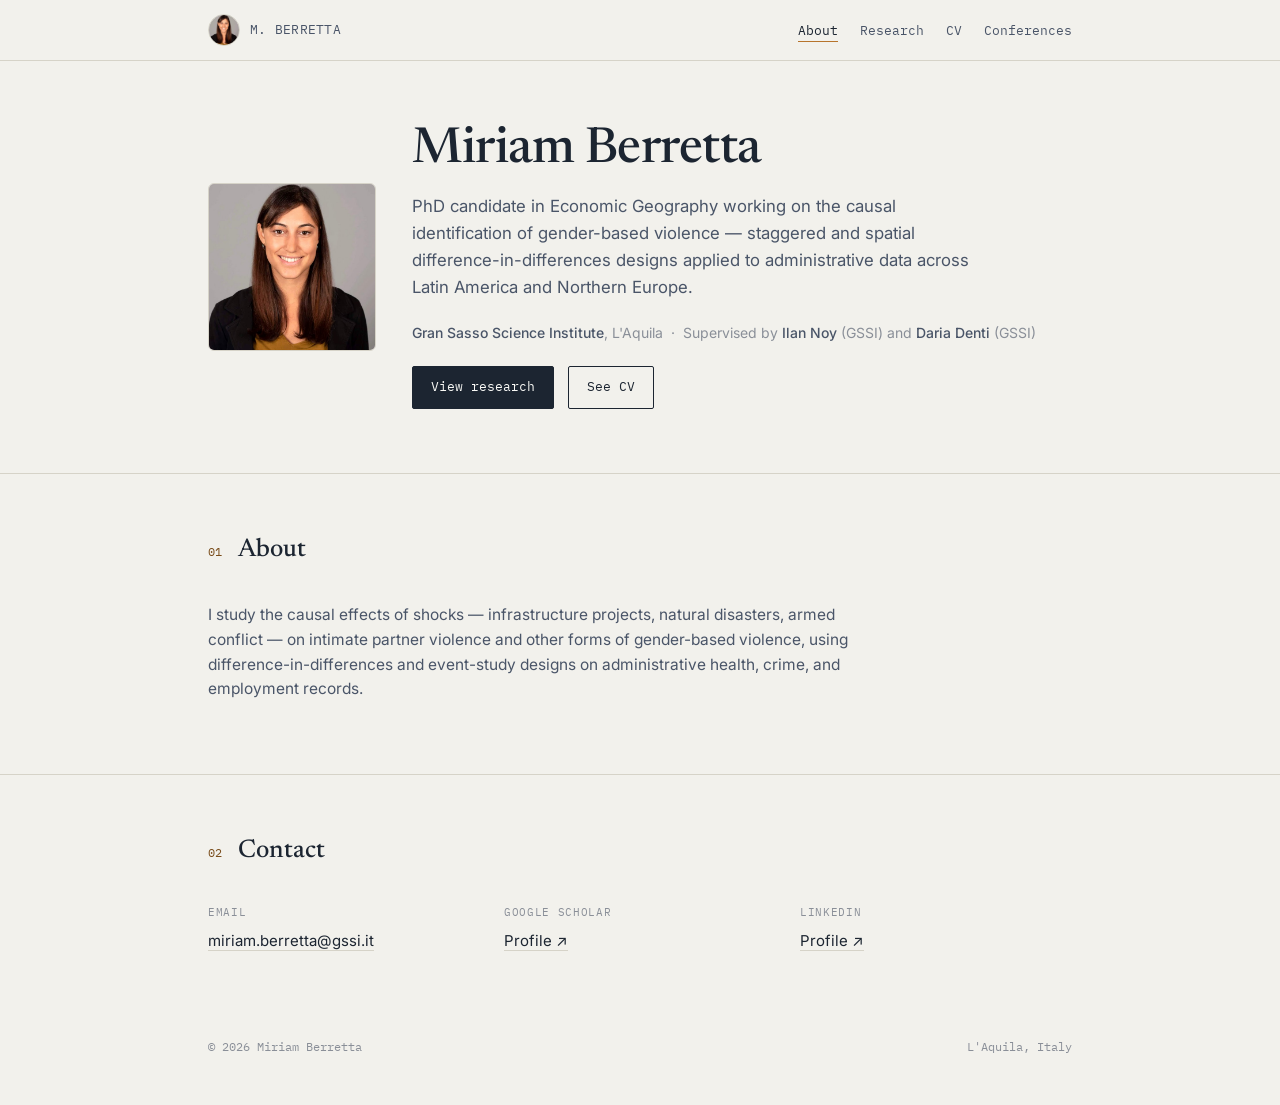
==== index.html @ de72f348 "Update index.html" ====
<!DOCTYPE html>
<html lang="en">
<head>
<meta charset="UTF-8">
<meta name="viewport" content="width=device-width, initial-scale=1.0">
<title>Miriam Berretta — Economic Geography</title>
<link rel="preconnect" href="https://fonts.googleapis.com">
<link rel="preconnect" href="https://fonts.gstatic.com" crossorigin>
<link href="https://fonts.googleapis.com/css2?family=Newsreader:ital,opsz,wght@0,6..72,400;0,6..72,500;0,6..72,600;1,6..72,400&family=Inter:wght@400;500;600&family=IBM+Plex+Mono:wght@400;500&display=swap" rel="stylesheet">
<link rel="stylesheet" href="style.css">
</head>
<body>

<nav>
  <div class="wrap">
    <div class="nav-left">
      <img class="nav-avatar" src="photo.jpg" alt="Miriam Berretta">
      <a class="nav-name" href="index.html">M. BERRETTA</a>
    </div>
    <ul class="nav-links">
      <li><a href="index.html" class="active">About</a></li>
      <li><a href="research.html">Research</a></li>
      <li><a href="cv.html">CV</a></li>
      <li><a href="conferences.html">Conferences</a></li>
    </ul>
  </div>
</nav>

<header class="hero">
  <div class="wrap hero-grid">
    <img class="portrait" src="photo.jpg" alt="Miriam Berretta">
    <div>
      <h1>Miriam Berretta</h1>
      <p class="hero-role">
        PhD candidate in Economic Geography working on the causal identification of
        gender-based violence — staggered and spatial difference-in-differences designs
        applied to administrative data across Latin America and Northern Europe.
      </p>
      <p class="hero-affil">
        <strong>Gran Sasso Science Institute</strong>, L'Aquila &nbsp;·&nbsp;
        Supervised by <strong>Ilan Noy</strong> (GSSI) and <strong>Daria Denti </strong> (GSSI)</strong><br>
      </p>
      <div class="hero-cta">
        <a class="btn primary" href="research.html">View research</a>
        <a class="btn" href="cv.html">See CV</a>
      </div>
    </div>
  </div>
</header>

<section id="about">
  <div class="wrap">
    <div class="section-head">
      <span class="section-num">01</span>
      <h2>About</h2>
    </div>
    <div class="about-text">
      <p>
        I study the causal effects of shocks — infrastructure projects, natural disasters,
        armed conflict — on intimate partner violence and other forms of gender-based
        violence, using difference-in-differences and event-study designs on
        administrative health, crime, and employment records.
      </p>
      <p>
       
      </p>
    </div>
  </div>
</section>

<section id="contact">
  <div class="wrap">
    <div class="section-head">
      <span class="section-num">02</span>
      <h2>Contact</h2>
    </div>
    <div class="contact-grid">
      <div class="contact-item">
        <div class="label">Email</div>
        <a href="mailto:miriam.berretta@gssi.it">miriam.berretta@gssi.it</a>
      </div>
      <div class="contact-item">
        <div class="label">Google Scholar</div>
        <a href="https://scholar.google.com/citations?user=53BGYeAAAAAJ&hl=en&oi=ao" target="_blank" rel="noopener">Profile ↗</a>
      </div>
      <div class="contact-item">
        <div class="label">LinkedIn</div>
        <a href="https://uk.linkedin.com/in/miriam-berretta-683128136" target="_blank" rel="noopener">Profile ↗</a>
      </div>
    </div>
  </div>
</section>

<footer>
  <div class="wrap">
    <span>© 2026 Miriam Berretta</span>
    <span>L'Aquila, Italy</span>
  </div>
</footer>

</body>
</html>
---- style.css ----
:root{
  --paper:#F2F1EC;
  --paper-raised:#FAFAF6;
  --ink:#1C2531;
  --ink-soft:#4A5568;
  --ink-faint:#8A8F98;
  --line:#D6D3C8;
  --accent:#B7742C;
  --accent-soft:#EADFC7;
  --accent-ink:#7A4D1B;
  --maxw:920px;
}

*{box-sizing:border-box;}
html{scroll-behavior:smooth;}
body{
  margin:0;
  background:var(--paper);
  color:var(--ink);
  font-family:'Inter',sans-serif;
  font-size:16px;
  line-height:1.6;
  -webkit-font-smoothing:antialiased;
}
::selection{background:var(--accent-soft);color:var(--accent-ink);}

a{color:inherit;}
a:focus-visible, button:focus-visible{
  outline:2px solid var(--accent);
  outline-offset:3px;
  border-radius:2px;
}

.wrap{max-width:var(--maxw);margin:0 auto;padding:0 28px;}

/* ---------- NAV ---------- */
nav{
  position:sticky;top:0;z-index:20;
  background:rgba(242,241,236,0.88);
  backdrop-filter:blur(6px);
  border-bottom:1px solid var(--line);
}
nav .wrap{
  display:flex;align-items:center;justify-content:space-between;
  height:60px;
}
.nav-left{display:flex;align-items:center;gap:10px;}
.nav-avatar{
  width:32px;height:32px;border-radius:50%;
  object-fit:cover;
  border:1px solid var(--line);
  background:var(--accent-soft);
  display:block;
}
.nav-name{
  font-family:'IBM Plex Mono',monospace;
  font-size:13px;letter-spacing:0.02em;
  color:var(--ink-soft);
  text-decoration:none;
}
.nav-links{display:flex;gap:22px;list-style:none;margin:0;padding:0;}
.nav-links a{
  font-size:13px;text-decoration:none;color:var(--ink-soft);
  font-family:'IBM Plex Mono',monospace;
  transition:color .15s ease;
  padding-bottom:2px;
  border-bottom:1px solid transparent;
}
.nav-links a:hover{color:var(--accent-ink);}
.nav-links a.active{color:var(--ink);border-bottom-color:var(--accent);}

/* ---------- PAGE HEADER (non-home pages) ---------- */
.page-header{
  padding:48px 0 36px;
  border-bottom:1px solid var(--line);
}
.page-eyebrow{
  font-family:'IBM Plex Mono',monospace;
  font-size:12px;
  text-transform:uppercase;
  letter-spacing:0.08em;
  color:var(--accent-ink);
  margin:0 0 10px;
}
.page-title{
  font-family:'Newsreader',serif;
  font-weight:500;
  font-size:clamp(1.9rem,4vw,2.6rem);
  margin:0;
  letter-spacing:-0.01em;
}

/* ---------- HERO (home page) ---------- */
header.hero{
  padding:64px 0 64px;
  border-bottom:1px solid var(--line);
}
.hero-grid{
  display:grid;
  grid-template-columns:auto 1fr;
  gap:36px;
  align-items:center;
}
.portrait{
  width:168px;
  height:168px;
  border-radius:6px;
  object-fit:cover;
  border:1px solid var(--line);
  background:var(--accent-soft);
  display:block;
}
.eyebrow{
  font-family:'IBM Plex Mono',monospace;
  font-size:12px;
  text-transform:uppercase;
  letter-spacing:0.08em;
  color:var(--accent-ink);
  margin:0 0 14px;
}
h1{
  font-family:'Newsreader',serif;
  font-weight:500;
  font-size:clamp(2.2rem,4.6vw,3.1rem);
  line-height:1.05;
  margin:0 0 16px;
  letter-spacing:-0.01em;
}
.hero-role{
  font-size:1.05rem;
  color:var(--ink-soft);
  max-width:52ch;
  margin:0 0 20px;
}
.hero-affil{
  font-size:14px;
  color:var(--ink-faint);
  line-height:1.7;
}
.hero-affil strong{color:var(--ink-soft);font-weight:500;}

.hero-cta{margin-top:22px;display:flex;gap:14px;flex-wrap:wrap;}
.btn{
  font-family:'IBM Plex Mono',monospace;
  font-size:13px;
  padding:10px 18px;
  border:1px solid var(--ink);
  border-radius:2px;
  text-decoration:none;
  color:var(--ink);
  display:inline-block;
  transition:background .15s ease, color .15s ease;
}
.btn:hover{background:var(--ink);color:var(--paper-raised);}
.btn.primary{background:var(--ink);color:var(--paper-raised);}
.btn.primary:hover{background:var(--accent-ink);border-color:var(--accent-ink);}

/* ---------- SIGNATURE FIGURE (event-study plot) ---------- */
.figure-card{
  background:var(--paper-raised);
  border:1px solid var(--line);
  border-radius:3px;
  padding:20px 20px 16px;
  margin-top:36px;
}
.figure-label{
  font-family:'IBM Plex Mono',monospace;
  font-size:11px;
  color:var(--ink-faint);
  display:flex;
  justify-content:space-between;
  margin-bottom:10px;
}
.figure-caption{
  font-family:'IBM Plex Mono',monospace;
  font-size:11px;
  color:var(--ink-faint);
  margin-top:10px;
  line-height:1.5;
}
svg.eventstudy .dot{transition:r .15s ease;}
svg.eventstudy .dot:hover{r:5.5;}

/* ---------- SECTIONS ---------- */
section{padding:56px 0;border-bottom:1px solid var(--line);}
section:last-of-type{border-bottom:none;}
.section-head{
  display:flex;
  align-items:baseline;
  gap:16px;
  margin-bottom:32px;
}
.section-num{
  font-family:'IBM Plex Mono',monospace;
  font-size:12px;
  color:var(--accent-ink);
}
h2{
  font-family:'Newsreader',serif;
  font-weight:500;
  font-size:1.6rem;
  margin:0;
}

.about-text{max-width:64ch;color:var(--ink-soft);font-size:15.5px;}
.about-text p{margin:0 0 16px;}
.about-text a{color:var(--accent-ink);text-decoration-color:var(--accent-soft);}

/* ---------- PAPERS ---------- */
.paper{
  padding:24px 0;
  border-top:1px solid var(--line);
  display:grid;
  grid-template-columns:100px 1fr;
  gap:22px;
}
.paper:first-of-type{border-top:none;}
.paper-status{
  font-family:'IBM Plex Mono',monospace;
  font-size:11px;
  color:var(--accent-ink);
  background:var(--accent-soft);
  padding:4px 8px;
  border-radius:2px;
  height:fit-content;
  text-align:center;
  line-height:1.4;
}
.paper-title{
  font-family:'Newsreader',serif;
  font-size:1.15rem;
  font-weight:500;
  margin:0 0 6px;
  line-height:1.3;
}
.paper-authors{
  font-size:13.5px;
  color:var(--ink-faint);
  margin:0 0 10px;
}
.paper-abstract{
  font-size:14.5px;
  color:var(--ink-soft);
  margin:0 0 12px;
  max-width:62ch;
}
.paper-tags{display:flex;gap:8px;flex-wrap:wrap;}
.tag{
  font-family:'IBM Plex Mono',monospace;
  font-size:11px;
  color:var(--ink-faint);
  border:1px solid var(--line);
  padding:3px 8px;
  border-radius:2px;
}

/* ---------- CV PAGE ---------- */
.cv-block{margin-bottom:36px;}
.cv-block h3{
  font-family:'IBM Plex Mono',monospace;
  font-size:12px;
  text-transform:uppercase;
  letter-spacing:0.06em;
  color:var(--accent-ink);
  margin:0 0 16px;
}
.cv-entry{
  display:grid;
  grid-template-columns:130px 1fr;
  gap:18px;
  padding:14px 0;
  border-top:1px solid var(--line);
}
.cv-entry:first-of-type{border-top:none;}
.cv-date{
  font-family:'IBM Plex Mono',monospace;
  font-size:12.5px;
  color:var(--ink-faint);
}
.cv-role{
  font-size:15px;
  font-weight:500;
  margin:0 0 4px;
}
.cv-org{
  font-size:13.5px;
  color:var(--ink-soft);
  margin:0;
}

/* ---------- CONTACT ---------- */
.contact-grid{
  display:grid;
  grid-template-columns:repeat(auto-fit,minmax(200px,1fr));
  gap:24px;
}
.contact-item .label{
  font-family:'IBM Plex Mono',monospace;
  font-size:11px;
  text-transform:uppercase;
  letter-spacing:0.06em;
  color:var(--ink-faint);
  margin-bottom:6px;
}
.contact-item a, .contact-item span{
  font-size:15px;
  text-decoration:none;
  border-bottom:1px solid var(--line);
}
.contact-item a:hover{border-bottom-color:var(--accent-ink);color:var(--accent-ink);}

footer{
  padding:28px 0 48px;
  font-family:'IBM Plex Mono',monospace;
  font-size:12px;
  color:var(--ink-faint);
}
footer .wrap{
  display:flex;
  justify-content:space-between;
  flex-wrap:wrap;
  gap:8px;
}

@media (max-width:760px){
  .hero-grid{grid-template-columns:1fr;}
  .portrait{width:120px;height:120px;}
  .paper{grid-template-columns:1fr;}
  .paper-status{width:fit-content;}
  .cv-entry{grid-template-columns:1fr;gap:4px;}
  .nav-links{gap:14px;}
}

@media (prefers-reduced-motion:reduce){
  html{scroll-behavior:auto;}
  *{transition:none !important;}
}
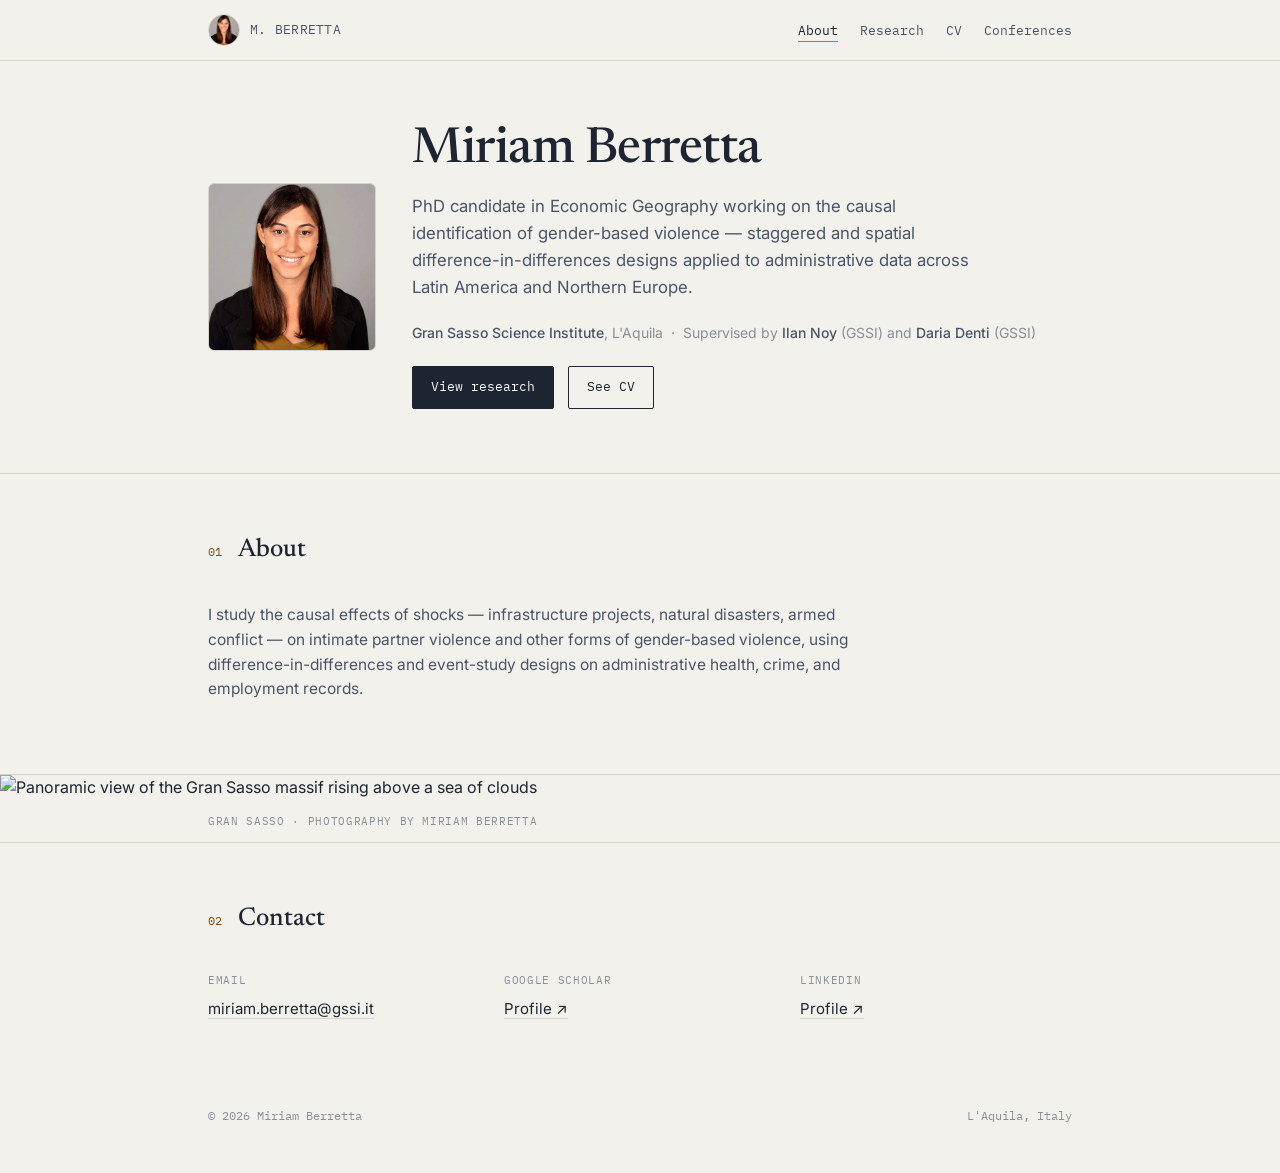
==== commit 2238aba5: "Update index.html" ====
--- a/index.html
+++ b/index.html
@@ -68,6 +68,17 @@
   </div>
 </section>
 
+  <section id="gran-sasso" style="padding:0;border-bottom:1px solid var(--line);">
+  <figure style="margin:0;">
+    <img src="gran-sasso.jpg"
+         alt="Panoramic view of the Gran Sasso massif rising above a sea of clouds"
+         style="display:block;width:100%;height:auto;">
+    <figcaption style="font-family:'IBM Plex Mono',monospace;font-size:11px;color:var(--ink-faint);text-transform:uppercase;letter-spacing:0.06em;padding:12px 28px;max-width:920px;margin:0 auto;">
+      Gran Sasso · Photography by Miriam Berretta
+    </figcaption>
+  </figure>
+</section>
+  
 <section id="contact">
   <div class="wrap">
     <div class="section-head">
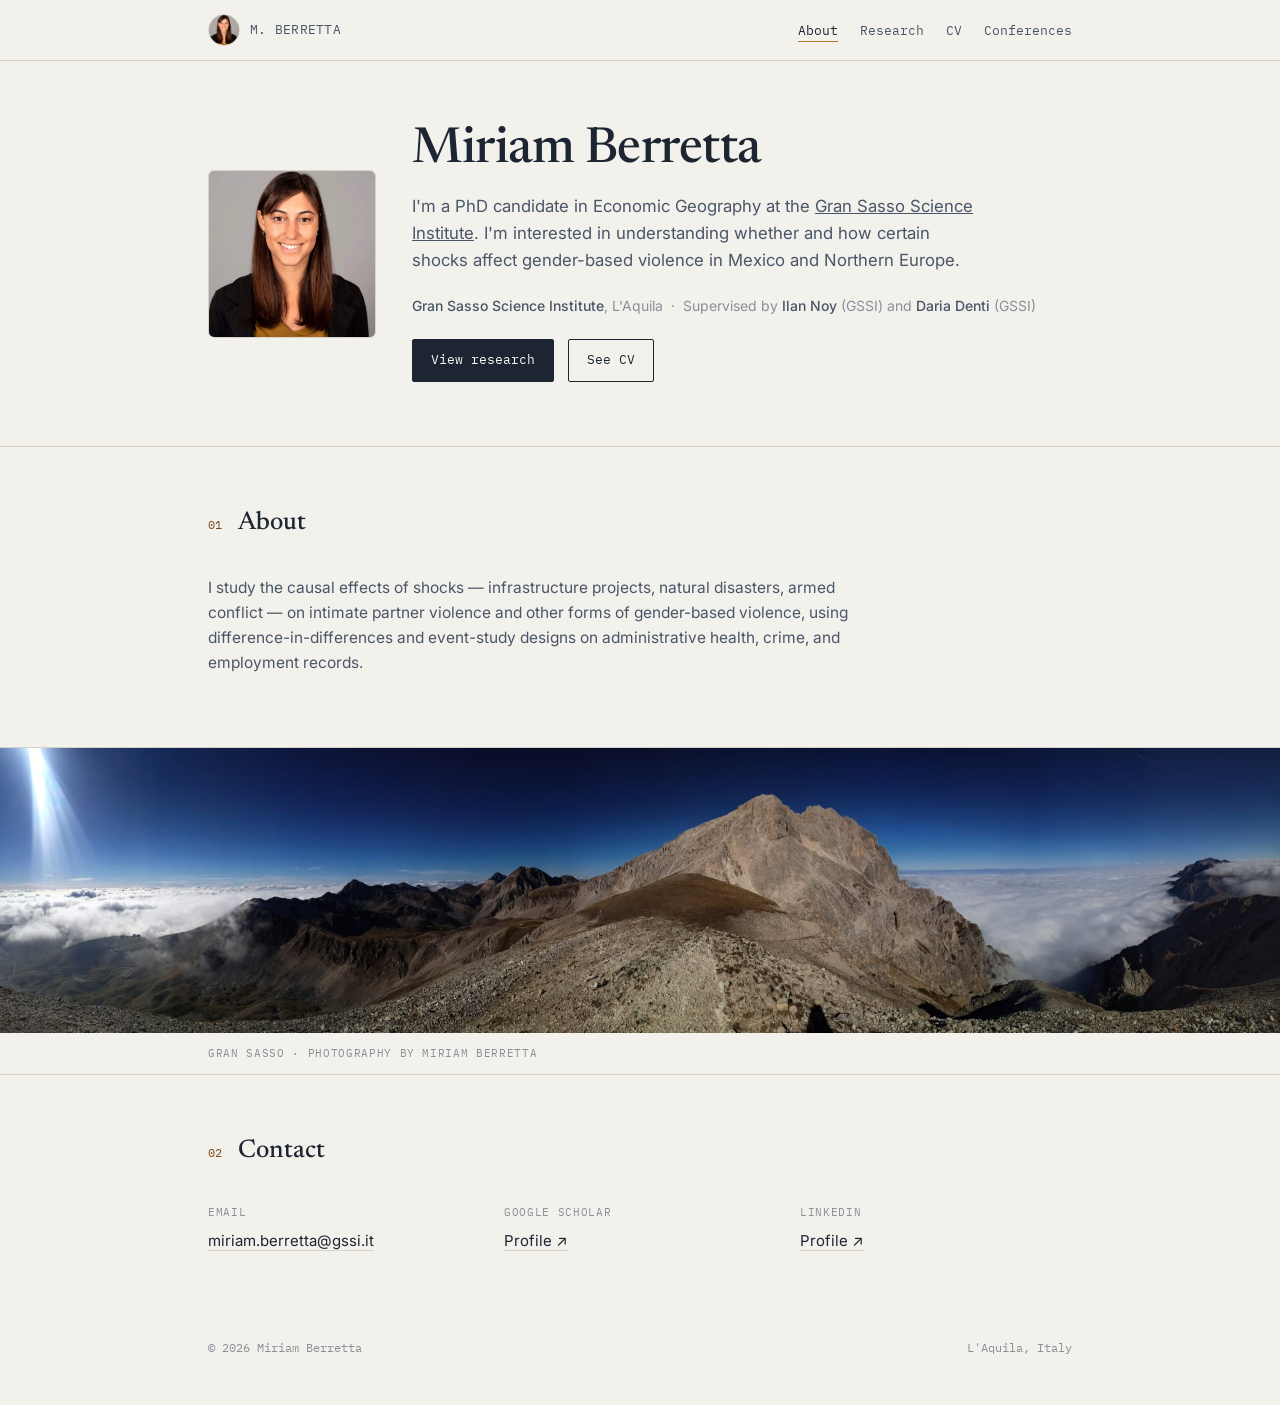
==== commit 349ab0dd: "Update index.html" ====
--- a/index.html
+++ b/index.html
@@ -31,10 +31,11 @@
     <img class="portrait" src="photo.jpg" alt="Miriam Berretta">
     <div>
       <h1>Miriam Berretta</h1>
-      <p class="hero-role">
-        PhD candidate in Economic Geography working on the causal identification of
-        gender-based violence — staggered and spatial difference-in-differences designs
-        applied to administrative data across Latin America and Northern Europe.
+           <p class="hero-role">
+        I'm a PhD candidate in Economic Geography at the
+        <a href="https://www.gssi.it/research-area/social-science-gssi-cities-research" target="_blank" rel="noopener">Gran Sasso Science Institute</a>.
+        I'm interested in understanding whether and how certain shocks affect
+        gender-based violence in Mexico and Northern Europe.
       </p>
       <p class="hero-affil">
         <strong>Gran Sasso Science Institute</strong>, L'Aquila &nbsp;·&nbsp;
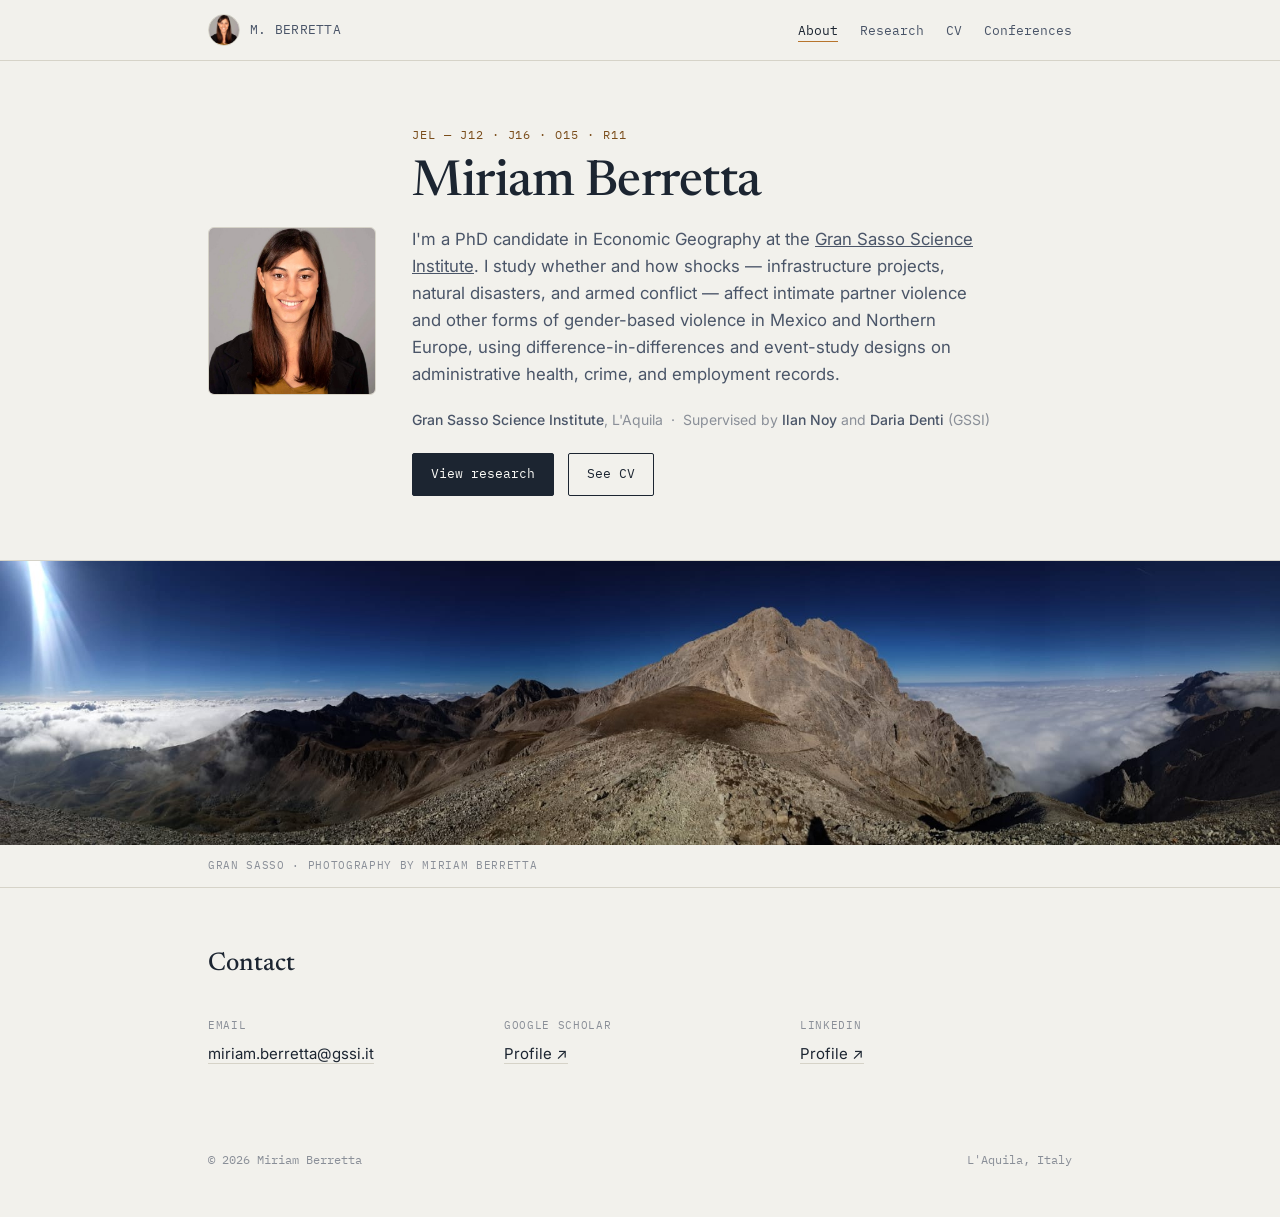
==== commit 7e0509ec: "Add files via upload" ====
--- a/index.html
+++ b/index.html
@@ -30,16 +30,19 @@
   <div class="wrap hero-grid">
     <img class="portrait" src="photo.jpg" alt="Miriam Berretta">
     <div>
+      <p class="eyebrow">JEL — J12 · J16 · O15 · R11</p>
       <h1>Miriam Berretta</h1>
-           <p class="hero-role">
+      <p class="hero-role">
         I'm a PhD candidate in Economic Geography at the
         <a href="https://www.gssi.it/research-area/social-science-gssi-cities-research" target="_blank" rel="noopener">Gran Sasso Science Institute</a>.
-        I'm interested in understanding whether and how certain shocks affect
-        gender-based violence in Mexico and Northern Europe.
+        I study whether and how shocks — infrastructure projects, natural disasters, and
+        armed conflict — affect intimate partner violence and other forms of gender-based
+        violence in Mexico and Northern Europe, using difference-in-differences and
+        event-study designs on administrative health, crime, and employment records.
       </p>
       <p class="hero-affil">
         <strong>Gran Sasso Science Institute</strong>, L'Aquila &nbsp;·&nbsp;
-        Supervised by <strong>Ilan Noy</strong> (GSSI) and <strong>Daria Denti </strong> (GSSI)</strong><br>
+        Supervised by <strong>Ilan Noy</strong> and <strong>Daria Denti</strong> (GSSI)
       </p>
       <div class="hero-cta">
         <a class="btn primary" href="research.html">View research</a>
@@ -49,27 +52,7 @@
   </div>
 </header>
 
-<section id="about">
-  <div class="wrap">
-    <div class="section-head">
-      <span class="section-num">01</span>
-      <h2>About</h2>
-    </div>
-    <div class="about-text">
-      <p>
-        I study the causal effects of shocks — infrastructure projects, natural disasters,
-        armed conflict — on intimate partner violence and other forms of gender-based
-        violence, using difference-in-differences and event-study designs on
-        administrative health, crime, and employment records.
-      </p>
-      <p>
-       
-      </p>
-    </div>
-  </div>
-</section>
-
-  <section id="gran-sasso" style="padding:0;border-bottom:1px solid var(--line);">
+<section id="gran-sasso" style="padding:0;border-bottom:1px solid var(--line);">
   <figure style="margin:0;">
     <img src="gran-sasso.jpg"
          alt="Panoramic view of the Gran Sasso massif rising above a sea of clouds"
@@ -79,11 +62,10 @@
     </figcaption>
   </figure>
 </section>
-  
+
 <section id="contact">
   <div class="wrap">
     <div class="section-head">
-      <span class="section-num">02</span>
       <h2>Contact</h2>
     </div>
     <div class="contact-grid">
@@ -93,7 +75,7 @@
       </div>
       <div class="contact-item">
         <div class="label">Google Scholar</div>
-        <a href="https://scholar.google.com/citations?user=53BGYeAAAAAJ&hl=en&oi=ao" target="_blank" rel="noopener">Profile ↗</a>
+        <a href="https://scholar.google.com/citations?hl=en&user=8YiTIXsAAAAJ" target="_blank" rel="noopener">Profile ↗</a>
       </div>
       <div class="contact-item">
         <div class="label">LinkedIn</div>
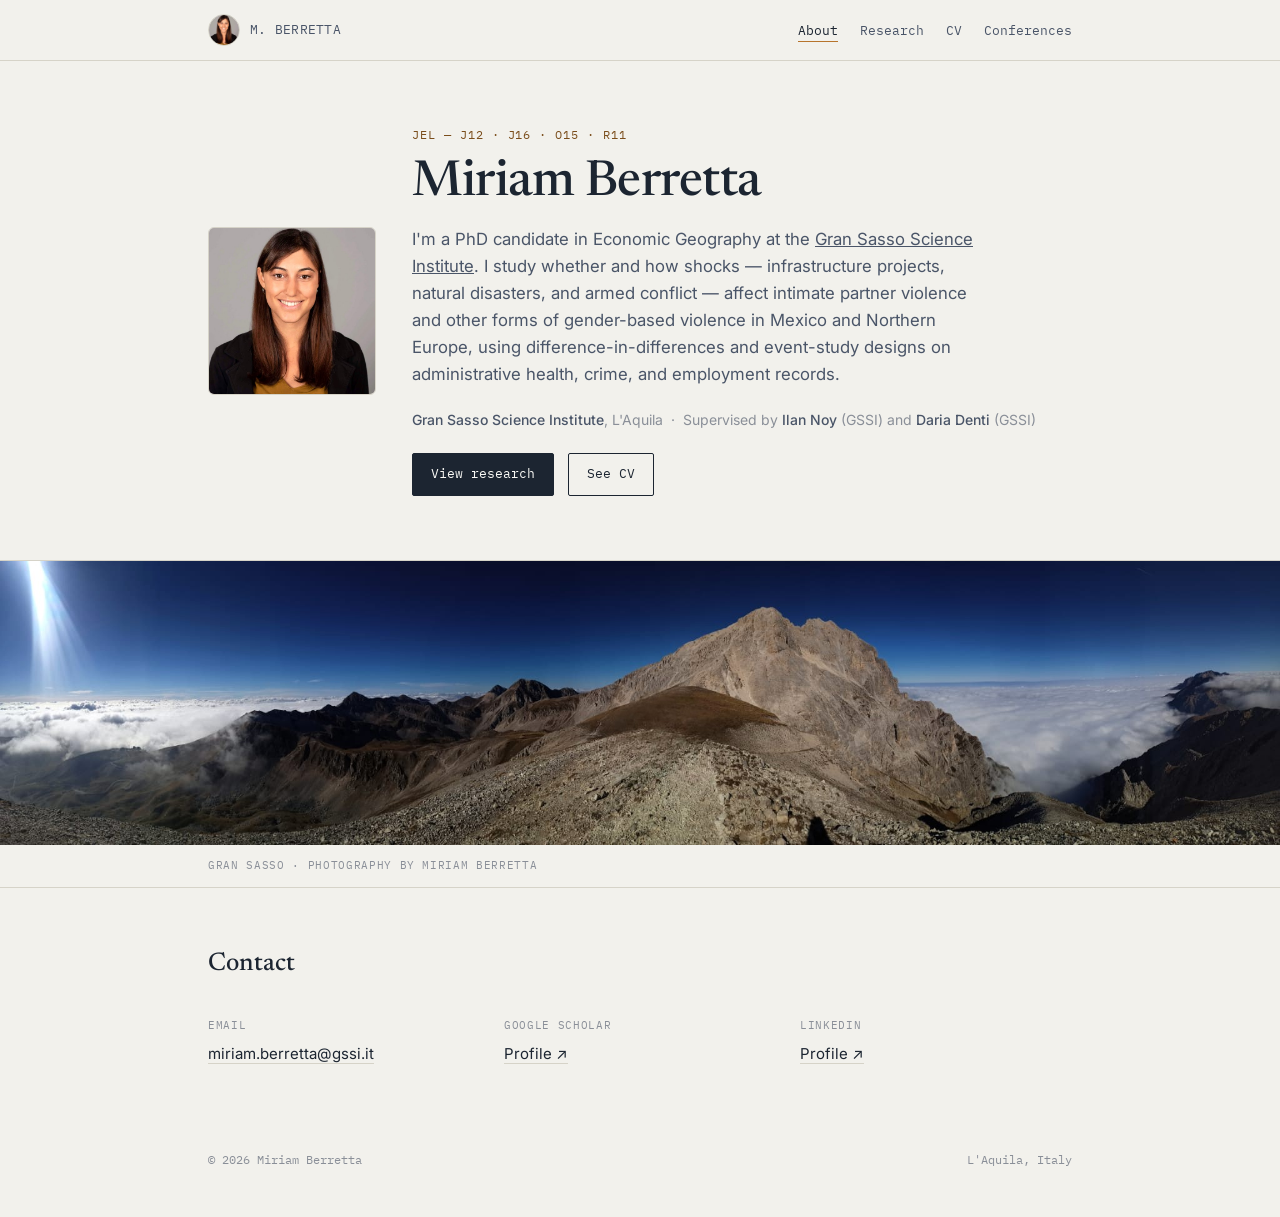
==== commit 4ff994e2: "Update index.html" ====
--- a/index.html
+++ b/index.html
@@ -42,7 +42,7 @@
       </p>
       <p class="hero-affil">
         <strong>Gran Sasso Science Institute</strong>, L'Aquila &nbsp;·&nbsp;
-        Supervised by <strong>Ilan Noy</strong> and <strong>Daria Denti</strong> (GSSI)
+        Supervised by <strong>Ilan Noy</strong> (GSSI)</strong> and <strong>Daria Denti</strong> (GSSI)
       </p>
       <div class="hero-cta">
         <a class="btn primary" href="research.html">View research</a>
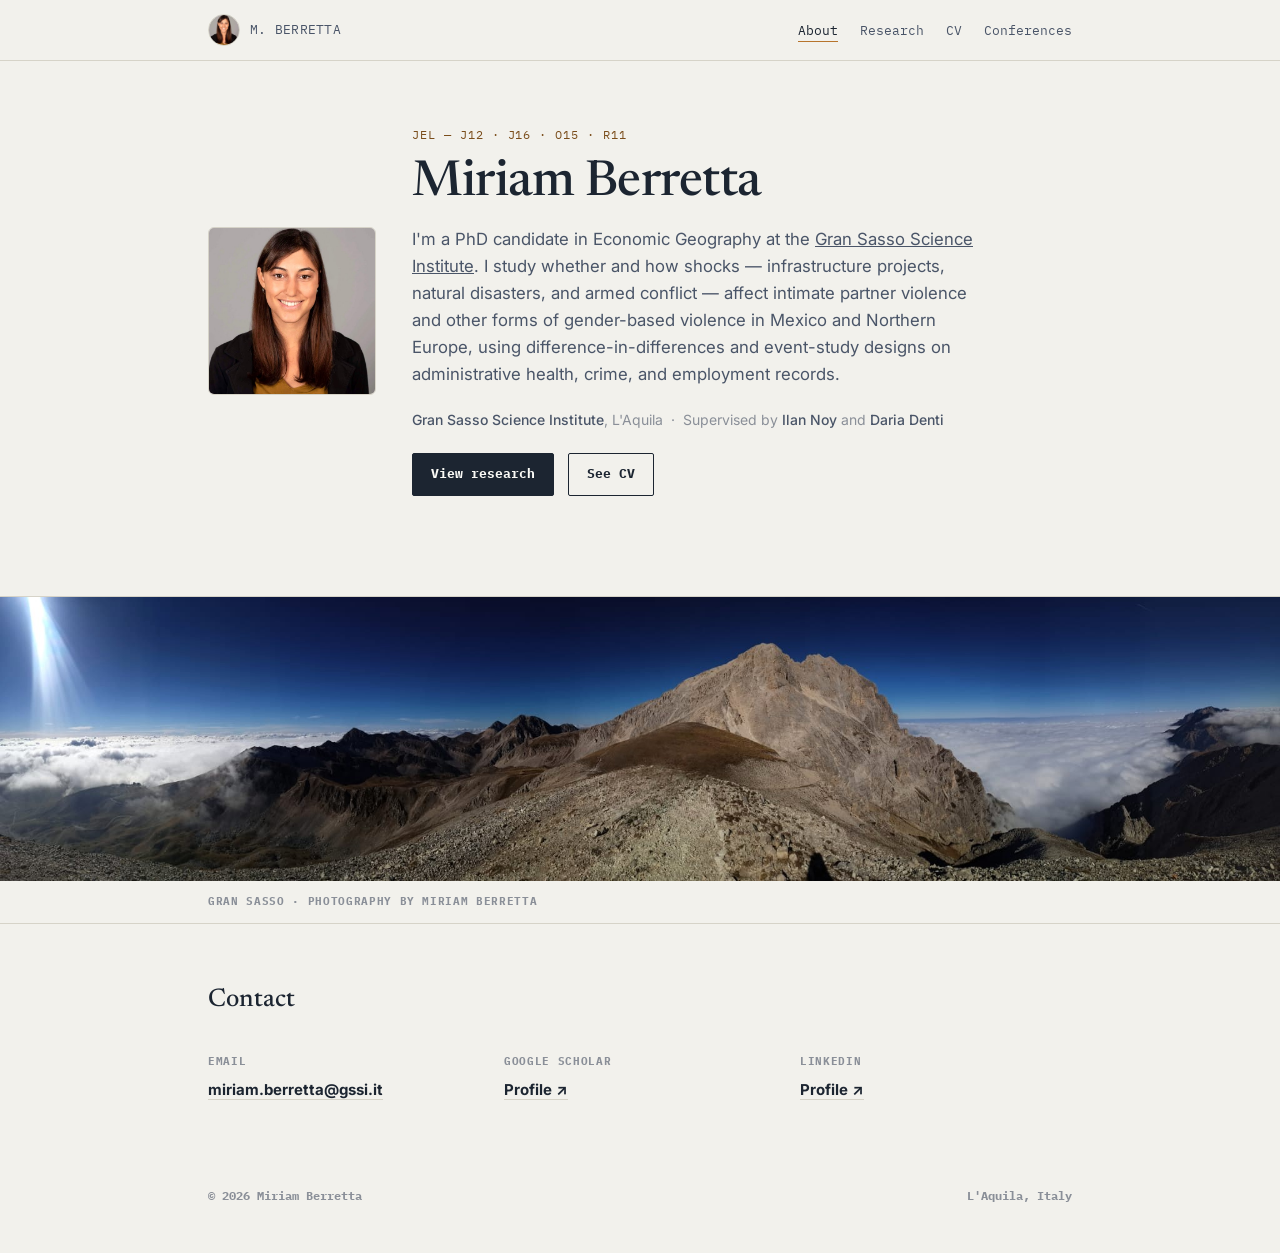
==== commit 10bc7ae9: "Update index.html" ====
--- a/index.html
+++ b/index.html
@@ -42,7 +42,7 @@
       </p>
       <p class="hero-affil">
         <strong>Gran Sasso Science Institute</strong>, L'Aquila &nbsp;·&nbsp;
-        Supervised by <strong>Ilan Noy</strong> (GSSI)</strong> and <strong>Daria Denti</strong> (GSSI)
+        Supervised by <strong>Ilan Noy</strong> and <strong>Daria Denti
       </p>
       <div class="hero-cta">
         <a class="btn primary" href="research.html">View research</a>
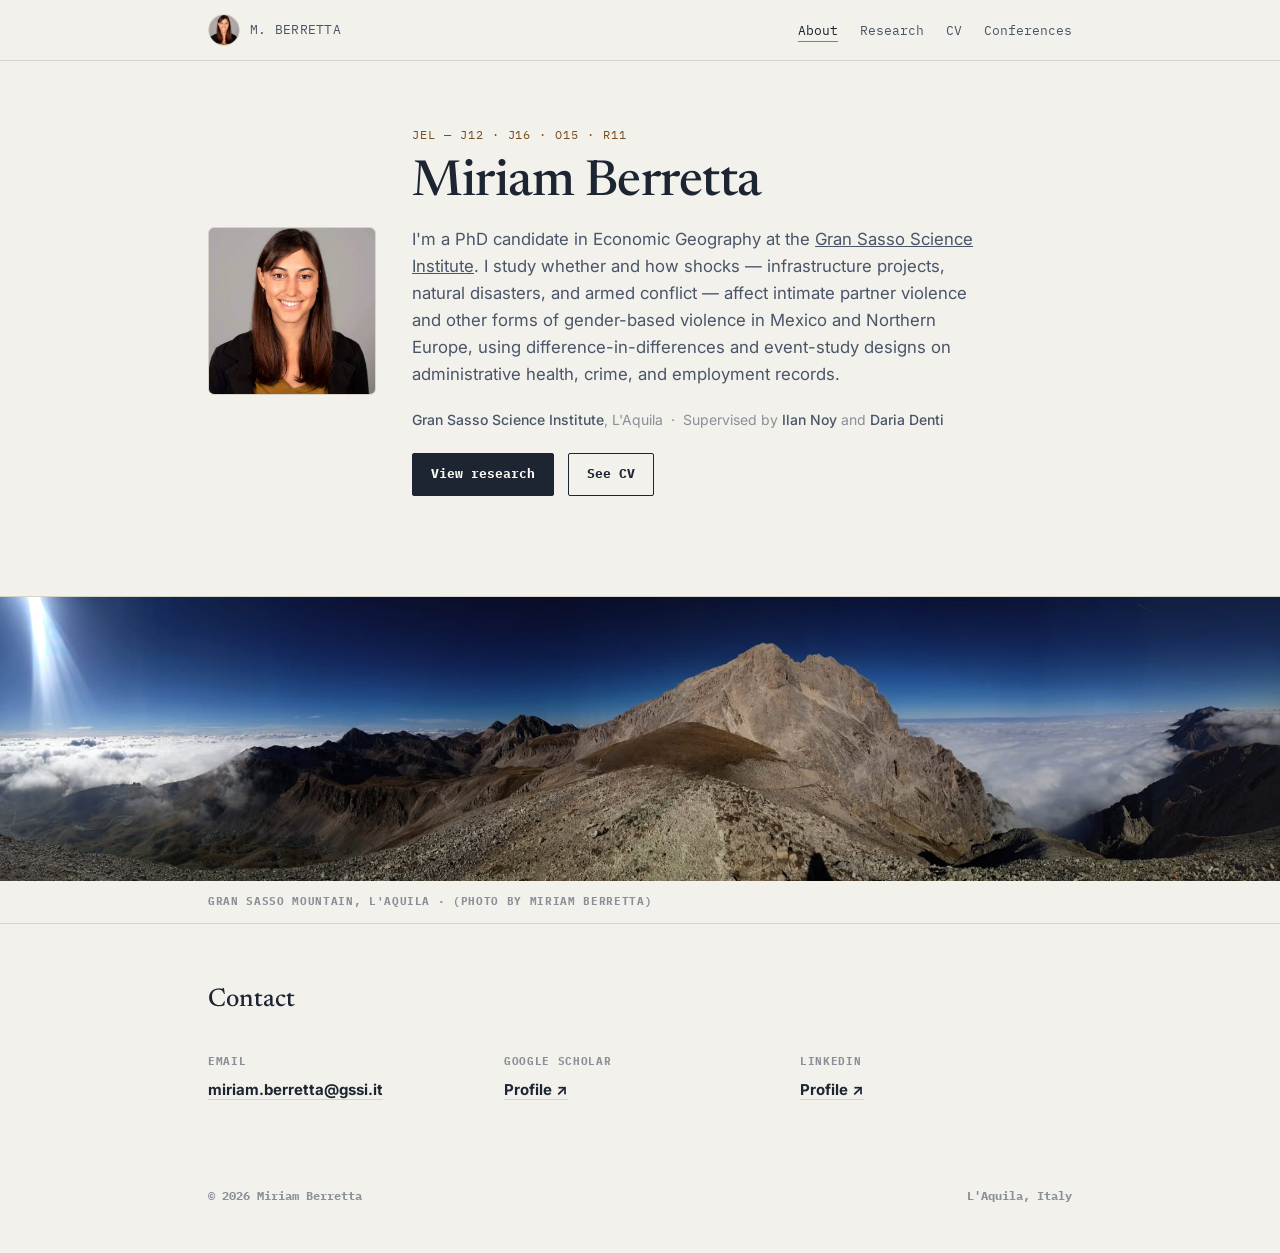
==== commit 37245d05: "Update index.html" ====
--- a/index.html
+++ b/index.html
@@ -58,7 +58,7 @@
          alt="Panoramic view of the Gran Sasso massif rising above a sea of clouds"
          style="display:block;width:100%;height:auto;">
     <figcaption style="font-family:'IBM Plex Mono',monospace;font-size:11px;color:var(--ink-faint);text-transform:uppercase;letter-spacing:0.06em;padding:12px 28px;max-width:920px;margin:0 auto;">
-      Gran Sasso · Photography by Miriam Berretta
+      Gran Sasso Mountain, L'Aquila · (Photo by Miriam Berretta)
     </figcaption>
   </figure>
 </section>
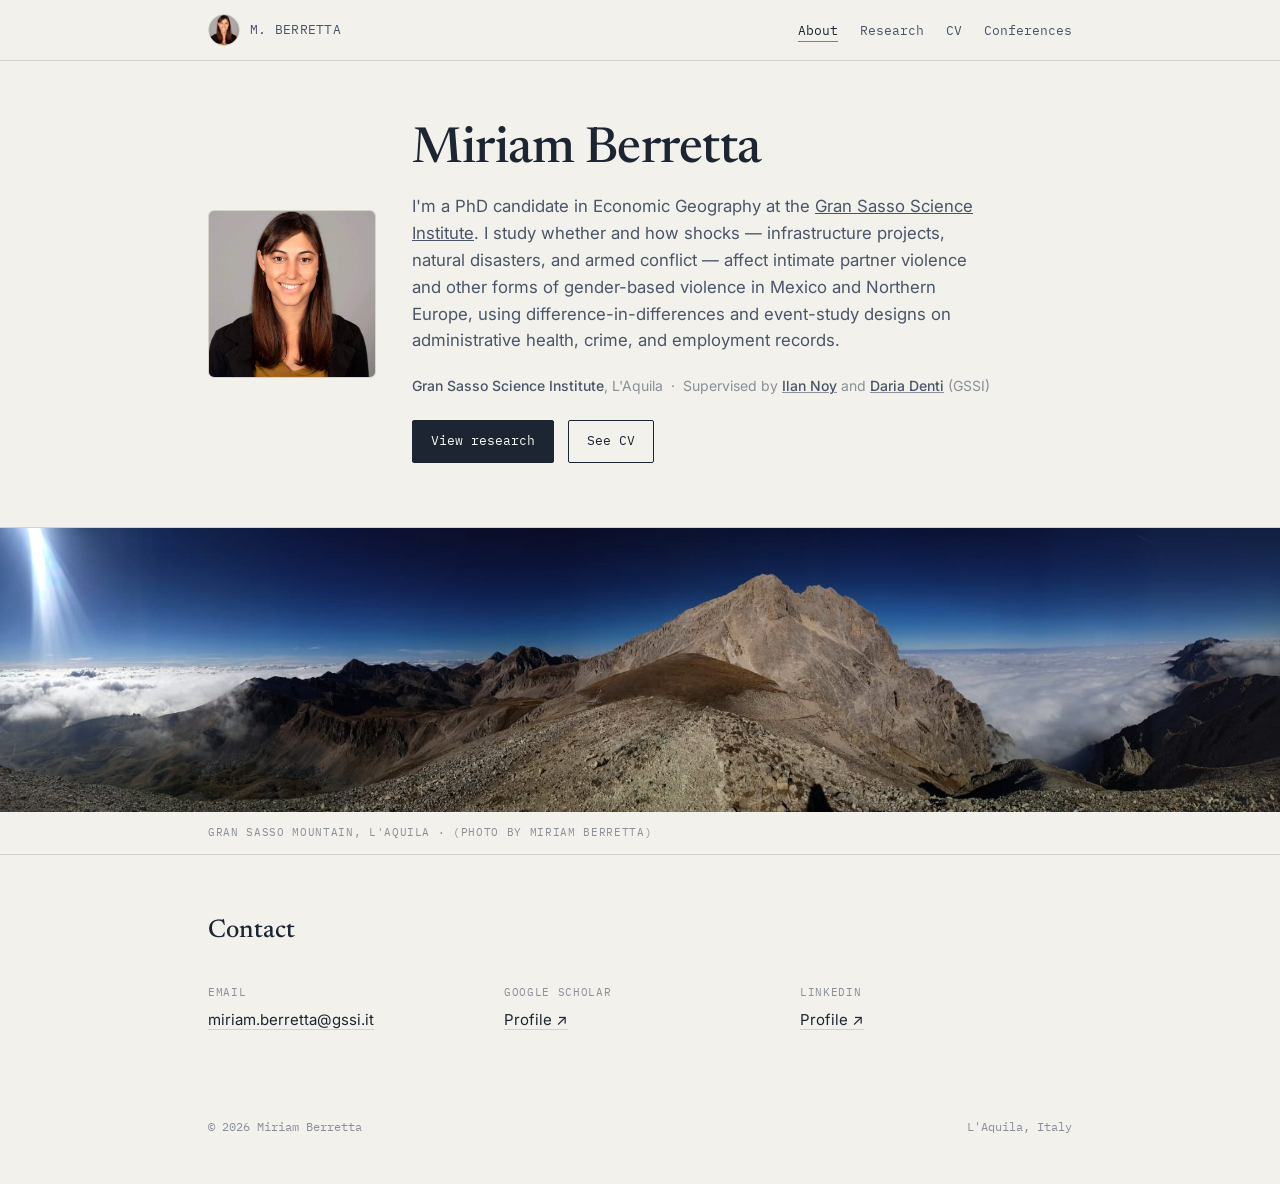
==== commit b061feec: "Update index.html" ====
--- a/index.html
+++ b/index.html
@@ -30,7 +30,6 @@
   <div class="wrap hero-grid">
     <img class="portrait" src="photo.jpg" alt="Miriam Berretta">
     <div>
-      <p class="eyebrow">JEL — J12 · J16 · O15 · R11</p>
       <h1>Miriam Berretta</h1>
       <p class="hero-role">
         I'm a PhD candidate in Economic Geography at the
@@ -40,9 +39,9 @@
         violence in Mexico and Northern Europe, using difference-in-differences and
         event-study designs on administrative health, crime, and employment records.
       </p>
-      <p class="hero-affil">
+     <p class="hero-affil">
         <strong>Gran Sasso Science Institute</strong>, L'Aquila &nbsp;·&nbsp;
-        Supervised by <strong>Ilan Noy</strong> and <strong>Daria Denti
+        Supervised by <a href="https://sites.google.com/view/ilannoy/home" target="_blank" rel="noopener"><strong>Ilan Noy</strong></a> and <a href="https://sites.google.com/gssi.it/daria-denti/about-me" target="_blank" rel="noopener"><strong>Daria Denti</strong></a> (GSSI)
       </p>
       <div class="hero-cta">
         <a class="btn primary" href="research.html">View research</a>
